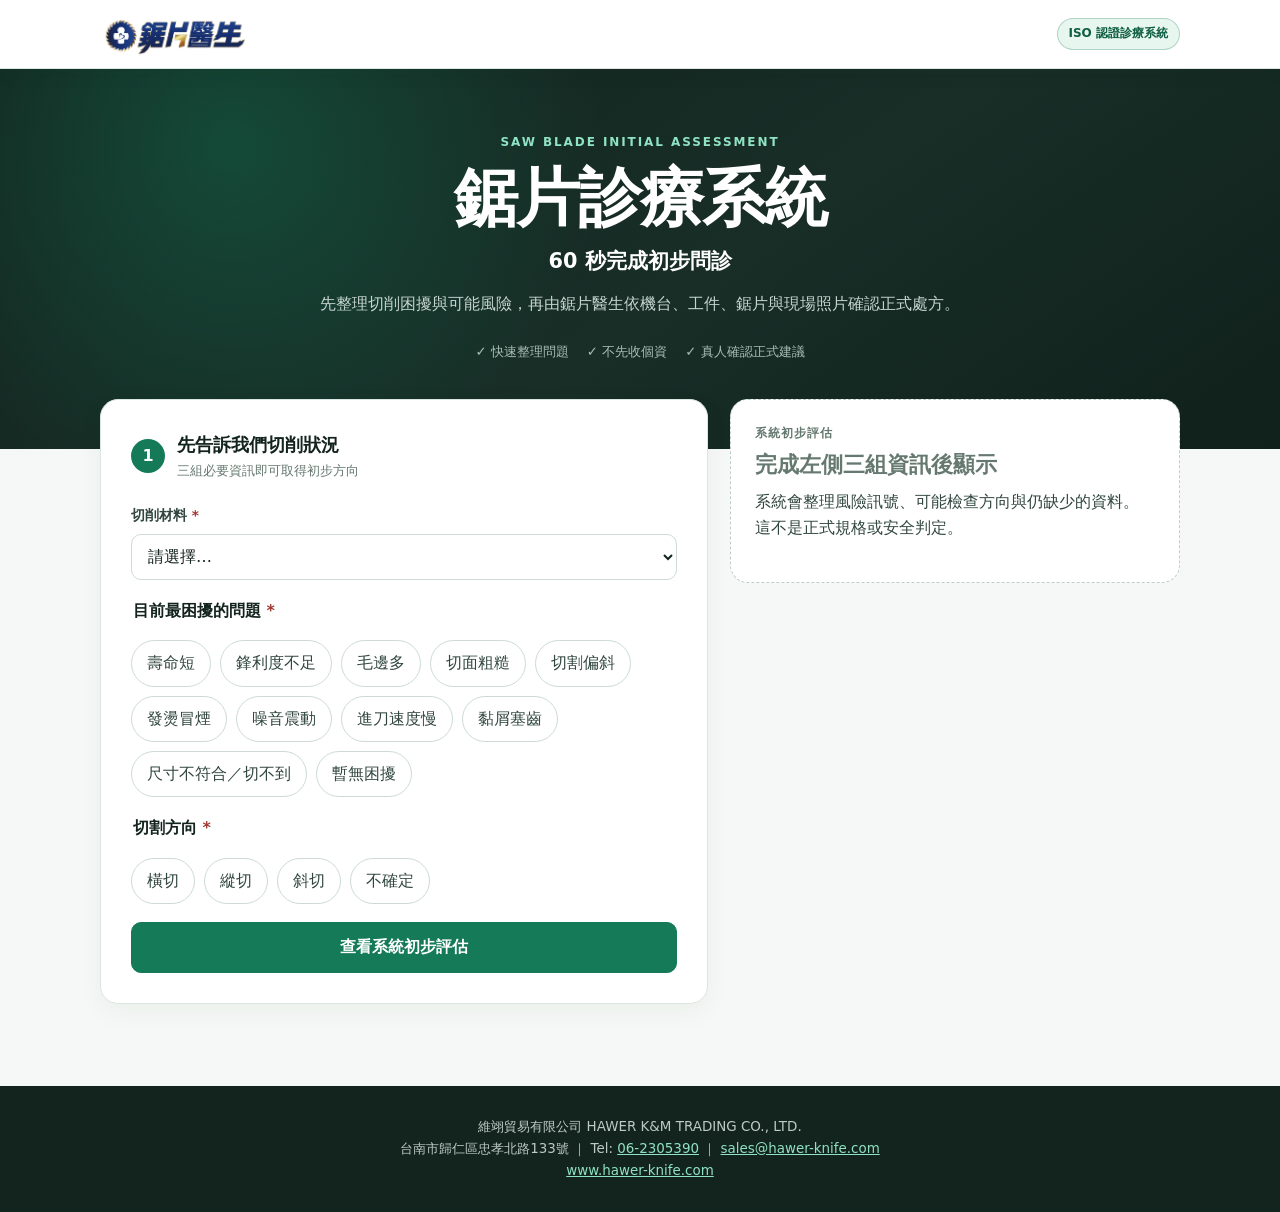
==== index.html @ 3a124e37 "fix: surface confirmed registration handoff" ====
<!DOCTYPE html>
<html lang="zh-Hant-TW">
<head>
  <meta charset="utf-8">
  <meta name="viewport" content="width=device-width, initial-scale=1">
  <meta name="description" content="鋸片醫生初步問診：先整理切削困擾與可能風險，再由 HAWER 鋸片醫生依機台、工件、鋸片與照片確認。">
  <meta name="theme-color" content="#13231e">
  <meta property="og:type" content="website">
  <meta property="og:locale" content="zh_TW">
  <meta property="og:title" content="鋸片醫生初步問診｜HAWER">
  <meta property="og:description" content="60 秒整理切削狀況，取得保守的初步評估與下一步檢查方向。">
  <link rel="canonical" href="https://wayne983.github.io/SawDoctor-Pro/">
  <title>鋸片醫生初步問診｜HAWER</title>
  <style>
    :root{color-scheme:light;--ink:#13231e;--ink-soft:#31463f;--muted:#667970;--line:#dce6e1;--surface:#fff;--canvas:#f5f8f6;--green:#147a58;--green-dark:#0e5e43;--green-soft:#e8f6f0;--lime:#8fe2c3;--amber:#8a5b08;--amber-soft:#fff7e6;--red:#a13a32;--red-soft:#fff0ee;--blue:#2e6283;--blue-soft:#edf6fb;--line-green:#06c755;--shadow:0 18px 48px rgba(19,35,30,.1);--radius:18px;--radius-sm:12px}
    *{box-sizing:border-box}html{scroll-behavior:smooth}body{margin:0;min-width:320px;background:var(--canvas);color:var(--ink);font-family:system-ui,-apple-system,BlinkMacSystemFont,"Segoe UI","Noto Sans TC",sans-serif;font-size:16px;line-height:1.65}button,input,select,textarea{font:inherit}button,select,input[type="checkbox"]{cursor:pointer}button{min-height:44px}a{color:inherit}[hidden]{display:none!important}:focus-visible{outline:3px solid rgba(20,122,88,.35);outline-offset:3px}
    .site-header{position:sticky;top:0;z-index:20;display:flex;align-items:center;justify-content:space-between;gap:16px;min-height:68px;padding:10px max(20px,calc((100vw - 1080px)/2));background:rgba(255,255,255,.97);border-bottom:1px solid var(--line);box-shadow:0 5px 18px rgba(19,35,30,.06);backdrop-filter:blur(14px)}.brand{display:inline-flex;align-items:center;text-decoration:none}.brand-logo{display:block;width:auto;max-width:min(220px,55vw);height:48px;object-fit:contain}.iso-badge{padding:5px 11px;border:1px solid rgba(20,122,88,.28);border-radius:999px;color:var(--green-dark);background:var(--green-soft);font-size:.75rem;font-weight:700}
    .hero{padding:64px 20px 86px;color:#fff;text-align:center;background:radial-gradient(circle at 18% 20%,rgba(20,122,88,.42),transparent 34%),linear-gradient(145deg,#13231e 0%,#182e27 55%,#10201b 100%)}.eyebrow{margin:0 0 10px;color:var(--lime);font-size:.75rem;font-weight:800;letter-spacing:.16em}.hero h1{max-width:760px;margin:0 auto 10px;font-size:clamp(2.1rem,6vw,4rem);line-height:1.12;letter-spacing:-.03em}.hero-subtitle{margin:0 auto 12px;color:#fff;font-size:clamp(1.05rem,2.5vw,1.3rem);font-weight:800}.hero-copy{max-width:650px;margin:0 auto;color:#c7d5d0}.trust-row{display:flex;flex-wrap:wrap;justify-content:center;gap:8px 18px;margin-top:24px;color:#a9bdb5;font-size:.83rem}
    .page-shell{width:min(1080px,calc(100% - 32px));margin:-50px auto 64px}.layout{display:grid;grid-template-columns:minmax(0,1.15fr) minmax(300px,.85fr);gap:22px;align-items:start}.card{margin-bottom:18px;padding:clamp(20px,4vw,30px);background:var(--surface);border:1px solid var(--line);border-radius:var(--radius);box-shadow:0 8px 28px rgba(19,35,30,.045)}.step-head{display:flex;align-items:center;gap:12px;margin-bottom:22px}.step-number{display:grid;place-items:center;width:34px;height:34px;flex:0 0 34px;border-radius:50%;background:var(--green);color:#fff;font-weight:900}.step-head h2,.step-head p{margin:0}.step-head h2{font-size:1.15rem}.step-head p{color:var(--muted);font-size:.82rem}fieldset{min-width:0;margin:0;padding:0;border:0}legend{margin-bottom:16px;font-weight:800}
    .field{margin-bottom:18px}.field-grid{display:grid;grid-template-columns:1fr 1fr;gap:14px}label,.field-label{display:block;margin-bottom:7px;color:var(--ink-soft);font-size:.86rem;font-weight:750}.required{color:var(--red)}input:not([type="checkbox"]),select,textarea{width:100%;min-height:46px;padding:10px 12px;color:var(--ink);background:#fff;border:1px solid #cddbd4;border-radius:10px}textarea{min-height:100px;resize:vertical}input[aria-invalid="true"],select[aria-invalid="true"]{border-color:var(--red)}.hint,.error-text{margin:5px 0 0;font-size:.76rem}.hint{color:var(--muted)}.error-text{color:var(--red);font-weight:700}
    .choice-grid{display:flex;flex-wrap:wrap;gap:9px}.choice{min-height:44px;padding:9px 15px;color:var(--ink-soft);background:#fff;border:1px solid #cddbd4;border-radius:999px}.choice:hover,.choice[aria-pressed="true"]{color:var(--green-dark);background:var(--green-soft);border-color:var(--green)}
    .primary-button,.secondary-button,.line-button{display:inline-flex;align-items:center;justify-content:center;gap:8px;padding:11px 18px;border-radius:10px;font-weight:850;text-decoration:none}.primary-button{width:100%;color:#fff;background:var(--green);border:1px solid var(--green)}.primary-button:hover{background:var(--green-dark)}.primary-button:disabled{cursor:wait;opacity:.68}.secondary-button{color:var(--green-dark);background:#fff;border:1px solid var(--green)}.line-button{color:#fff;background:var(--line-green);border:1px solid var(--line-green)}.assessment-registration-button{width:100%;margin-top:16px}
    .result-column{position:sticky;top:84px;min-width:0}.assessment-card{padding:24px;border-radius:var(--radius);box-shadow:var(--shadow)}.assessment-card[data-level="danger"]{background:var(--red-soft);border:1px solid #efbdb8}.assessment-card[data-level="warning"]{background:var(--amber-soft);border:1px solid #ead49f}.assessment-card[data-level="info"]{background:var(--blue-soft);border:1px solid #bfd9e8}.assessment-placeholder{color:var(--muted);background:#fff;border:1px dashed #bdcec6;box-shadow:none}.status-label{margin:0 0 6px;font-size:.75rem;font-weight:900;letter-spacing:.08em}.assessment-card h2,.recommendation-card h2{margin:0 0 10px;font-size:1.35rem;line-height:1.35}.assessment-summary{margin:0 0 16px;color:var(--ink-soft)}.result-block{margin-top:14px;padding:14px;background:rgba(255,255,255,.72);border-radius:10px}.result-block h3{margin:0 0 7px;font-size:.88rem}.result-block ul{margin:0;padding-left:1.25rem}.recommendation-card{margin-top:14px;padding:20px;background:var(--surface);border:1px solid var(--line);border-left:3px solid var(--green);border-radius:var(--radius-sm);box-shadow:0 8px 24px rgba(19,35,30,.045)}.recommendation-card>p:not(.status-label):not(.disclaimer){margin:0 0 14px;color:var(--ink-soft)}.disclaimer{margin:14px 0 0;color:var(--muted);font-size:.75rem}
    .advanced-card{border-top:4px solid var(--green)}.advanced-intro{margin:-8px 0 22px;color:var(--muted)}.privacy-box{display:grid;grid-template-columns:auto 1fr;gap:10px;padding:14px;background:var(--canvas);border:1px solid var(--line);border-radius:10px}.privacy-box input{width:20px;height:20px;margin-top:2px}.privacy-box label{margin:0;font-weight:650}.privacy-details{margin-top:5px;color:var(--muted);font-size:.75rem}.submit-status{margin-top:14px;padding:12px 14px;border-radius:10px;background:var(--canvas);color:var(--ink-soft)}
    .line-card{color:#fff;background:var(--ink);border-color:var(--ink)}.line-card h2{margin-top:0}.line-card p{color:#bdccc6}.line-actions{display:flex;flex-wrap:wrap;gap:10px}.message-preview{max-height:260px;margin:16px 0;padding:14px;overflow:auto;white-space:pre-wrap;color:#d8e2de;background:#0d1814;border:1px solid #2c4038;border-radius:10px;font:.78rem/1.65 ui-monospace,SFMono-Regular,Consolas,monospace}.qr-wrap{display:flex;align-items:center;gap:14px;margin-top:16px;color:#bdccc6;font-size:.8rem}.qr-wrap img{width:96px;height:96px;padding:5px;background:#fff;border-radius:8px}
    .page-footer{padding:30px 20px;color:#bccbc5;text-align:center;background:var(--ink);font-size:.84rem}.page-footer a{color:var(--lime)}
    @media(max-width:820px){.layout{display:flex;flex-direction:column}.intake-column{display:contents}.intake-column>.card:first-child{order:1}.result-column{position:static;order:2}.advanced-card{order:3}.line-card{order:4}.page-shell{margin-top:-42px}}@media(max-width:560px){.site-header{padding-inline:16px}.brand-logo{height:38px}.iso-badge{font-size:.68rem}.hero{padding:48px 18px 74px}.page-shell{width:min(100% - 20px,1080px)}.card{padding:19px 16px;border-radius:14px}.field-grid{grid-template-columns:1fr;gap:0}.line-actions>*{width:100%}.qr-wrap{align-items:flex-start}}@media(prefers-reduced-motion:reduce){html{scroll-behavior:auto}*,*::before,*::after{animation-duration:.01ms!important;transition-duration:.01ms!important}}
  </style>
</head>
<body>
  <header class="site-header">
    <a class="brand" href="https://www.hawer-knife.com/" target="_blank" rel="noopener" aria-label="鋸片醫生官方網站"><img class="brand-logo" src="[data-uri]" alt="鋸片醫生"></a>
    <span class="iso-badge">ISO 認證診療系統</span>
  </header>

  <section class="hero" aria-labelledby="page-title">
    <p class="eyebrow">SAW BLADE INITIAL ASSESSMENT</p>
    <h1 id="page-title">鋸片診療系統</h1>
    <p class="hero-subtitle" id="hero-subtitle">60 秒完成初步問診</p>
    <p class="hero-copy">先整理切削困擾與可能風險，再由鋸片醫生依機台、工件、鋸片與現場照片確認正式處方。</p>
    <div class="trust-row" aria-label="服務特色">
      <span>✓ 快速整理問題</span><span>✓ 不先收個資</span><span>✓ 真人確認正式建議</span>
    </div>
  </section>

  <main class="page-shell">
    <div class="layout">
      <div class="intake-column">
        <section class="card" aria-labelledby="quick-title">
          <div class="step-head"><span class="step-number">1</span><div><h2 id="quick-title">先告訴我們切削狀況</h2><p>三組必要資訊即可取得初步方向</p></div></div>
          <form id="quick-form" novalidate>
            <div class="field">
              <label for="material">切削材料 <span class="required" aria-hidden="true">*</span></label>
              <select id="material" name="material" required aria-describedby="material-error">
                <option value="">請選擇…</option>
                <option value="hardwood">實木（硬木）</option><option value="softwood">實木（軟木）</option><option value="board">木工板／夾板／MDF</option><option value="plastic">塑膠／壓克力</option><option value="aluminum">鋁合金／鋁擠型</option><option value="aluminum_billet">鋁胚／鋁鑄棒／鋁錠</option><option value="steel">鋼材／型鋼</option><option value="stainless">不鏽鋼</option><option value="gypsum">石膏磚／隔間板</option><option value="other">其他／不確定</option>
              </select>
              <p class="error-text" id="material-error" hidden></p>
            </div>
            <fieldset class="field">
              <legend id="issue-label">目前最困擾的問題 <span class="required" aria-hidden="true">*</span></legend>
              <div class="choice-grid" id="issue-options" role="group" aria-labelledby="issue-label">
                <button type="button" class="choice" data-issue="壽命短" aria-pressed="false">壽命短</button><button type="button" class="choice" data-issue="鋒利度不足" aria-pressed="false">鋒利度不足</button><button type="button" class="choice" data-issue="毛邊多" aria-pressed="false">毛邊多</button><button type="button" class="choice" data-issue="切面粗糙" aria-pressed="false">切面粗糙</button><button type="button" class="choice" data-issue="切割偏斜" aria-pressed="false">切割偏斜</button><button type="button" class="choice" data-issue="發燙冒煙" aria-pressed="false">發燙冒煙</button><button type="button" class="choice" data-issue="噪音震動" aria-pressed="false">噪音震動</button><button type="button" class="choice" data-issue="進刀速度慢" aria-pressed="false">進刀速度慢</button><button type="button" class="choice" data-issue="黏屑塞齒" aria-pressed="false">黏屑塞齒</button><button type="button" class="choice" data-issue="尺寸不符合／切不到" aria-pressed="false">尺寸不符合／切不到</button><button type="button" class="choice" data-issue="暫無困擾" aria-pressed="false">暫無困擾</button>
              </div>
              <p class="error-text" id="issue-error" hidden></p>
            </fieldset>
            <fieldset class="field">
              <legend id="cut-label">切割方向 <span class="required" aria-hidden="true">*</span></legend>
              <div class="choice-grid" id="cut-options" role="radiogroup" aria-labelledby="cut-label">
                <button type="button" class="choice" data-cut="橫切" role="radio" aria-checked="false" aria-pressed="false">橫切</button><button type="button" class="choice" data-cut="縱切" role="radio" aria-checked="false" aria-pressed="false">縱切</button><button type="button" class="choice" data-cut="斜切" role="radio" aria-checked="false" aria-pressed="false">斜切</button><button type="button" class="choice" data-cut="不確定" role="radio" aria-checked="false" aria-pressed="false">不確定</button>
              </div>
              <p class="error-text" id="cut-error" hidden></p>
            </fieldset>
            <button class="primary-button" type="submit">查看系統初步評估</button>
          </form>
        </section>

        <section class="card advanced-card" id="advanced-section" aria-labelledby="advanced-title" hidden>
          <div class="step-head"><span class="step-number">2</span><div><h2 id="advanced-title">補充資料，讓真人判讀更準</h2><p>初評完成後再填，不影響查看結果</p></div></div>
          <p class="advanced-intro"><strong>免費問診，不收掛號費。</strong>請留下姓名、公司名稱與電話，讓鋸片醫生先了解您的實際狀況。</p>
          <form id="advanced-form" novalidate>
            <div class="field-grid"><div class="field"><label for="name">姓名 <span class="required">*</span></label><input id="name" name="name" autocomplete="name" aria-describedby="name-error"><p class="error-text" id="name-error" hidden></p></div><div class="field"><label for="company">公司名稱</label><input id="company" name="company" autocomplete="organization"></div></div>
            <div class="field-grid"><div class="field"><label for="phone">聯絡電話 <span class="required">*</span></label><input id="phone" name="phone" type="tel" inputmode="tel" autocomplete="tel" aria-describedby="phone-error"><p class="error-text" id="phone-error" hidden></p></div><div class="field"><label for="machine-model">機台型號／廠商</label><input id="machine-model" name="machineModel"></div></div>
            <div class="field-grid"><div class="field"><label for="rpm">機台轉速（RPM）</label><input id="rpm" name="rpm" type="number" inputmode="numeric" min="1" max="20000" step="1" aria-describedby="rpm-error"><p class="error-text" id="rpm-error" hidden></p></div><div class="field"><label for="brand">目前鋸片品牌</label><input id="brand" name="brand"></div></div>
            <div class="field-grid"><div class="field"><label for="diameter">鋸片外徑（mm）</label><input id="diameter" name="diameter" type="number" inputmode="decimal" min="1" max="3000" step="0.1" aria-describedby="diameter-error"><p class="error-text" id="diameter-error" hidden></p></div><div class="field"><label for="kerf">切幅／齒厚（mm）</label><input id="kerf" name="kerf" type="number" inputmode="decimal" min="0.1" max="100" step="0.1" aria-describedby="kerf-error"><p class="error-text" id="kerf-error" hidden></p></div></div>
            <div class="field-grid"><div class="field"><label for="teeth">齒數</label><input id="teeth" name="teeth" type="number" inputmode="numeric" min="1" max="1000" step="1" aria-describedby="teeth-error"><p class="error-text" id="teeth-error" hidden></p></div><div class="field"><label for="thickness">工件厚度（mm）</label><input id="thickness" name="thickness" type="number" inputmode="decimal" min="0.1" max="10000" step="0.1" aria-describedby="thickness-error"><p class="error-text" id="thickness-error" hidden></p></div></div>
            <div class="field-grid"><div class="field"><label for="blade-type">鋸片類型</label><select id="blade-type" name="bladeType"><option value="">請選擇…</option><option value="tct">TCT 鎢鋼鋸片</option><option value="hss">HSS 高速鋼鋸片</option><option value="unknown">不確定</option></select></div><div class="field"><label for="cut-length">單次切割長度（mm）</label><input id="cut-length" name="cutLength" type="number" inputmode="decimal" min="0.1" max="100000" step="0.1" aria-describedby="cut-length-error"><p class="error-text" id="cut-length-error" hidden></p></div></div>
            <div class="field-grid"><div class="field"><label for="larger-blade-fit">機台是否可以安裝更大尺寸鋸片</label><select id="larger-blade-fit" name="largerBladeFit"><option value="">請選擇…</option><option value="yes">可以</option><option value="no">不可以</option><option value="unknown">不確定</option></select></div><div class="field"><label for="clearance-mm">鋸片外圍最小剩餘空間（mm）</label><input id="clearance-mm" name="clearanceMm" type="number" inputmode="decimal" min="0" max="3000" step="0.1" aria-describedby="clearance-mm-error"><p class="error-text" id="clearance-mm-error" hidden></p></div></div>
            <div class="field"><label for="frequency">使用頻率</label><select id="frequency" name="frequency"><option value="">請選擇…</option><option>偶爾使用</option><option>每天 1 小時以下</option><option>每天 1～4 小時</option><option>每天 4～8 小時</option><option>每天 8 小時以上</option></select></div>
            <div class="field"><label for="note">補充說明</label><textarea id="note" name="note" placeholder="例：問題何時開始、每次切多少、切面哪一側較嚴重…"></textarea></div>
            <div class="privacy-box"><input type="checkbox" id="privacy-consent" name="consent" required aria-describedby="privacy-consent-error"><div><label for="privacy-consent">我同意鋸片醫生使用以上資料處理本次問診。 <span class="required">*</span></label><p class="error-text" id="privacy-consent-error" hidden></p></div></div>
            <button class="primary-button" id="submit-inquiry" type="submit">送出問診資料</button>
            <div class="submit-status" id="submit-status" role="status" aria-live="polite" hidden></div>
          </form>
        </section>

        <section class="card line-card" id="line-actions" aria-labelledby="line-title" hidden>
          <h2 id="line-title">您已成功掛號</h2>
          <p class="registration-number-line">掛號號碼：<strong id="registration-number"></strong></p>
          <p>請複製掛號號碼並點選下方按鈕。請進到診間看診，鋸片醫生會親自為您診斷。</p>
          <div class="line-actions"><button type="button" class="secondary-button" id="copy-registration">複製掛號編號</button><a class="line-button" id="line-link" href="https://lin.ee/8NCwShS" target="_blank" rel="noopener">進入官方 LINE 診間看診</a></div>
          <div class="qr-wrap"><img id="line-qr" src="https://api.qrserver.com/v1/create-qr-code/?size=160x160&amp;data=https%3A%2F%2Flin.ee%2F8NCwShS" alt="鋸片醫生 LINE 官方帳號 QR Code" width="96" height="96"><div>官方 LINE：<strong>@drhawer</strong><br>請傳送掛號號碼，並補傳機台、工件、鋸片與切面照片。</div></div>
        </section>
      </div>

      <div class="result-column" id="result-column">
        <aside id="assessment-panel" class="assessment-card assessment-placeholder" aria-live="polite" aria-labelledby="assessment-title">
          <p class="status-label">系統初步評估</p><h2 id="assessment-title">完成左側三組資訊後顯示</h2><p class="assessment-summary">系統會整理風險訊號、可能檢查方向與仍缺少的資料。這不是正式規格或安全判定。</p>
        </aside>
        <section class="recommendation-card" id="recommendation-card" aria-labelledby="recommendation-title" hidden>
          <p class="status-label">可能適合的產品方向</p>
          <h2 id="recommendation-title"></h2>
          <p id="recommendation-reason"></p>
          <a class="secondary-button" id="recommendation-link" href="https://www.hawer-knife.com/Product.asp" target="_blank" rel="noopener">查看官網產品系列</a>
          <p class="disclaimer">非正式規格，實際選型仍由鋸片醫生確認。</p>
        </section>
      </div>
    </div>
  </main>

  <footer class="page-footer">維翊貿易有限公司 HAWER K&amp;M TRADING CO., LTD.<br>台南市歸仁區忠孝北路133號 ｜ Tel: <a href="tel:+88662305390">06-2305390</a> ｜ <a href="mailto:sales@hawer-knife.com">sales@hawer-knife.com</a><br><a href="https://www.hawer-knife.com/" target="_blank" rel="noopener">www.hawer-knife.com</a></footer>

  <script id="sawdoctor-core">
  (()=>{'use strict';
    const dangerIssues=new Set(['發燙冒煙','噪音震動']);
    const warningIssues=new Set(['黏屑塞齒','進刀速度慢','壽命短','鋒利度不足','毛邊多','切面粗糙','切割偏斜']);
    const woodPlasticMaterials=new Set(['hardwood','softwood','board','plastic']);
    const metalMaterials=new Set(['aluminum','aluminum_billet','steel','stainless']);
    const issueGuidance=Object.freeze({
      '壽命短':{causes:['鋸片磨耗、進刀條件或規格搭配可能影響使用壽命。'],improvements:['記錄鋸片使用時間，並檢查進刀速度、齒形與材料固定。']},
      '鋒利度不足':{causes:['刀尖磨耗、附著物或齒形與材料不匹配都可能增加切削阻力。'],improvements:['先清潔並檢查刀尖磨耗，再確認齒形與材料是否相符。']},
      '毛邊多':{causes:['鋸片鋒利度、齒數、材料固定或安裝偏擺可能造成毛邊。'],improvements:['檢查鋸片磨耗、材料固定、主軸偏擺與進刀穩定度。']},
      '切面粗糙':{causes:['齒形、鋒利度、進刀穩定或機台偏擺可能影響切面。'],improvements:['檢查鋸片磨耗與安裝偏擺，並確認進刀是否穩定。']},
      '切割偏斜':{causes:['工件固定、導引、主軸偏擺或鋸片剛性可能造成偏斜。'],improvements:['先停機檢查工件固定、導引、法蘭鎖固與鋸片偏擺。']},
      '發燙冒煙':{causes:['排屑不良、進刀條件、鋸片磨耗或摩擦異常可能造成過熱。'],improvements:['先停機，檢查排屑、鋸片磨耗、安裝偏擺與異常熱源。']},
      '噪音震動':{causes:['鋸片安裝、鎖固、主軸偏擺或鋸片損傷可能造成異常震動。'],improvements:['先停機檢查鋸片、法蘭、鎖固與主軸偏擺，確認安全後再加工。']},
      '進刀速度慢':{causes:['鋸片鋒利度、齒形、轉速或排屑條件可能增加切削阻力。'],improvements:['檢查鋸片磨耗、齒形、轉速條件與排屑是否順暢。']},
      '黏屑塞齒':{causes:['齒溝排屑空間、材料特性、轉速或進刀條件可能造成積屑。'],improvements:['清除積屑，並檢查齒溝空間、進刀速度、轉速與材料固定。']},
      '尺寸不符合／切不到':{causes:['可能與鋸片外徑、機台可安裝尺寸、護罩或周圍空間，以及實際切深不足有關。'],improvements:['先確認機台是否允許安裝更大外徑鋸片，並量測鋸片外圍至護罩或機台限制位置的最小剩餘空間。']}
    });
    function startingTeeth(thickness){const value=Number(thickness);if(!Number.isFinite(value)||value<1)return null;if(value<=5)return 120;if(value<=10)return 100;if(value<=20)return 80;return 60}
    function bladeTypeLabel(value){return({tct:'TCT 鎢鋼鋸片',hss:'HSS 高速鋼鋸片',unknown:'不確定'})[value]||'未提供'}
    const productFamilies=Object.freeze({
      hardwood:{title:'φ305～405 木工鋸片／塑料鋸片',reason:'依您選擇的木材切削條件，這個官網系列可作為初步了解方向。',url:'https://www.hawer-knife.com/ProductDetails.asp?produid=1'},
      softwood:{title:'φ305～405 木工鋸片／塑料鋸片',reason:'依您選擇的木材切削條件，這個官網系列可作為初步了解方向。',url:'https://www.hawer-knife.com/ProductDetails.asp?produid=1'},
      board:{title:'φ305～405 木工鋸片／塑料鋸片',reason:'此系列涵蓋板材與木工切削，可先查看產品方向。',url:'https://www.hawer-knife.com/ProductDetails.asp?produid=1'},
      plastic:{title:'φ305～405 木工鋸片／塑料鋸片',reason:'此系列涵蓋塑料與壓克力切削，可先查看產品方向。',url:'https://www.hawer-knife.com/ProductDetails.asp?produid=1'},
      aluminum:{title:'φ255～710 鋁合金用鋸片',reason:'依您選擇的鋁合金切削條件，這個官網系列可作為初步了解方向。',url:'https://www.hawer-knife.com/ProductDetails.asp?produid=19'},
      aluminum_billet:{title:'φ650～2200 工業級鋁棒／鋁胚鋸片',reason:'此系列對應鋁胚、鋁鑄棒與鋁錠等大外徑切削方向。',url:'https://www.hawer-knife.com/ProductDetails.asp?produid=187'},
      steel:{title:'φ250～450 高速鋼鋸片',reason:'依您選擇的鋼材切削條件，這個官網系列可作為初步了解方向。',url:'https://www.hawer-knife.com/ProductDetails.asp?produid=30'},
      stainless:{title:'φ250～450 高速鋼鋸片',reason:'依您選擇的不鏽鋼切削條件，這個官網系列可作為初步了解方向。',url:'https://www.hawer-knife.com/ProductDetails.asp?produid=30'},
      gypsum:{title:'φ500 石膏磚隔間工程專用鋸片',reason:'依您選擇的石膏磚／隔間板條件，可先查看這個專用系列。',url:'https://www.hawer-knife.com/ProductDetails.asp?produid=232'}
    });
    function normalizeSelection(values=[]){const unique=[...new Set(Array.isArray(values)?values:[])];return unique.some(value=>value!=='暫無困擾')?unique.filter(value=>value!=='暫無困擾'):unique}
    function classifyRisk(issues=[]){const normalized=normalizeSelection(issues);if(normalized.some(issue=>dangerIssues.has(issue)))return'danger';if(normalized.some(issue=>warningIssues.has(issue)))return'warning';return'info'}
    function calculateBladeSpeed(diameterMm,rpm){const diameter=Number(diameterMm),rotations=Number(rpm);if(!Number.isFinite(diameter)||!Number.isFinite(rotations)||diameter<=0||rotations<=0)return null;return Number((Math.PI*diameter*rotations/60000).toFixed(2))}
    function validatePositiveNumber(errors,data,field,label,min,max,errorField=field){const raw=data[field];if(raw===''||raw===null||raw===undefined)return;const value=Number(raw);if(!Number.isFinite(value)||value<min||value>max)errors.push({field:errorField,message:`${label}請輸入 ${min} 至 ${max} 之間的數值。`})}
    function validateAdvanced(data={}){const errors=[],name=String(data.name??'').trim(),phone=String(data.phone??'').trim();if(!name)errors.push({field:'name',message:'請填寫姓名。'});else if(name.length<2)errors.push({field:'name',message:'姓名至少需要 2 個字元。'});if(!phone)errors.push({field:'phone',message:'請填寫聯絡電話。'});else{const digitCount=(phone.match(/\d/g)??[]).length;if(!/^[\d+\s()#-]+$/.test(phone)||digitCount<8||digitCount>15)errors.push({field:'phone',message:'電話請輸入 8 至 15 位數字，可使用 +、空格、-、括號或 #。'})}validatePositiveNumber(errors,data,'rpm','機台轉速',1,20000);validatePositiveNumber(errors,data,'diameter','鋸片外徑',1,3000);validatePositiveNumber(errors,data,'kerf','切幅',.1,100);validatePositiveNumber(errors,data,'teeth','齒數',1,1000);validatePositiveNumber(errors,data,'thickness','工件厚度',.1,10000);validatePositiveNumber(errors,data,'cutLength','單次切割長度',.1,100000,'cut-length');validatePositiveNumber(errors,data,'clearanceMm','鋸片外圍最小剩餘空間',0,3000,'clearance-mm');if(!data.consent)errors.push({field:'privacy-consent',message:'請先閱讀並同意個資使用說明。'});return errors}
    const diagnosisKnowledge=Object.freeze({
      materials:{
        hardwood:['木材容易因含水率、纖維方向與送料速度造成毛邊、燒焦或切面拉扯。','先確認橫切或縱切；縱切更容易受齒型、排屑與進給影響。'],
        softwood:['軟木容易因纖維被拉扯、鋸片鈍化或進給不穩產生毛邊。','若出現燒焦，優先檢查鋸片鋒利度、排屑與送料速度。'],
        board:['板材常見問題包含表面崩邊、毛邊與切面粗糙。','需確認是否有貼面、MDF、夾板或多層材料，因為齒型需求不同。'],
        plastic:['塑膠與壓克力常見熔邊、白化、崩邊與沾黏。','需確認材質是 PVC、PP、PE、ABS、PMMA 或 PC，並檢查冷卻與排屑。'],
        aluminum:['鋁合金常見沾黏、毛邊、切面霧化與壽命縮短。','優先確認材質牌號、型材厚薄、切削油方向與鋸片齒型。'],
        aluminum_billet:['鋁胚與鋁鑄棒切削負載大，需特別注意線速度、齒數、排屑與鋸片張力。','若切面偏斜或震動，需同步檢查主軸、法蘭與工件支撐。'],
        steel:['鋼材切削容易受材料硬度、鋸片材質、RPM、Feed 與冷卻影響。','切割偏斜時，應同時檢查鋸片剛性、齒型齒數、夾持與主軸端跳。'],
        stainless:['不鏽鋼加工硬化明顯，若進給過慢或冷卻不足，容易發熱、磨耗與切不動。','需確認材質系列、厚度、冷卻液與鋸片是否為適用不鏽鋼的規格。'],
        gypsum:['石膏磚與建材粉塵多，重點在排屑、集塵、齒型耐磨與安全防護。','若有震動或崩裂，需確認工件支撐與一次切割數量。'],
        other:['材料不確定時不適合直接判斷鋸片規格。','請先補材料完整名稱、硬度或照片，再進入正式診斷。']
      },
      issues:{
        '切割偏斜':['鋸片剛性、板厚或切幅不足，切削時可能被材料側向力帶偏。','齒型、齒數或前角與目前材料/切割方向不匹配，造成單側吃刀。','工件夾持、送料方向、主軸端跳或法蘭清潔度不足，可能讓切線逐步偏移。'],
        '切面粗糙':['齒尖磨鈍、齒數不合或進給不穩，會讓切面出現拉痕與粗糙紋。','材料若有振動或夾持不足，切面會像被敲打而不是穩定切削。','RPM 與 Feed 搭配不當時，可能造成每齒切削量過大或過小。'],
        '毛邊多':['齒型、齒數、鋸片鋒利度與材料支撐是毛邊優先檢查項。','出刀端毛邊常與工件支撐、夾持與出刀方向有關。','塑膠或鋁材毛邊需同步確認沾黏、冷卻與排屑。'],
        '黏屑塞齒':['沾黏與塞屑通常與材料特性、排屑空間、切削油位置與齒溝容量有關。','鋁材、塑膠與軟質材料需特別確認是否有積屑瘤或熔融沾刀。','清潔鋸片後若短時間再發生，需回頭檢查齒型與切削參數。'],
        '噪音震動':['噪音或震動可能來自鋸片張力、主軸端跳、法蘭不平、軸承磨損或工件夾持不足。','若震動突然變大，請先停機檢查裂紋、缺齒與鎖固狀態。','不要只用降低速度處理震動，需先確認機台與鋸片本體安全。'],
        '發燙冒煙':['發燙冒煙屬高風險訊號，可能是鋸片鈍化、冷卻不足、Feed/RPM 不匹配或材料夾鋸。','若持續加工可能造成鋸片變形、裂紋或工件燒傷，應先停機。','需檢查鋸片齒尖、切削油、排屑、主軸負載與材料固定。'],
        '壽命短':['壽命短需分辨是齒尖正常磨耗、崩齒、沾黏磨耗或回磨品質問題。','常見原因包含鋸片材質不適合、RPM/Feed 不合、冷卻不足或材料硬度變動。','需提供使用時間、切割數量、磨耗照片與是否回磨過。'],
        '鋒利度不足':['若新鋸片也覺得不利，需優先確認材料、轉速、進給與齒型是否匹配。','若使用一段時間後變鈍，需觀察齒尖磨耗、沾黏、崩角與回磨品質。','不要只以手感判斷鋒利度，需搭配切面、聲音與負載變化。'],
        '進刀速度慢':['進刀慢可能是鋸片鈍化、齒數過多、每齒進給太小、材料硬度高或冷卻不足。','若機台負載升高或有焦痕，需先排除摩擦發熱與排屑不良。','需確認實際 Feed、RPM、切深與一次切割數量。']
      }
    });
    function collectKnowledge(input={},issues=[]){
      const materialNotes=diagnosisKnowledge.materials[input.material]??diagnosisKnowledge.materials.other,possibleCauses=[],followUpQuestions=[];
      if(!input.diameter)followUpQuestions.push('鋸片外徑');
      if(!input.kerf)followUpQuestions.push('鋸片板厚／切幅');
      if(!input.teeth)followUpQuestions.push('鋸片齒數與齒型');
      if(!String(input.brand??'').trim())followUpQuestions.push('目前鋸片品牌');
      if(!input.rpm)followUpQuestions.push('機台 RPM');
      if(!input.thickness)followUpQuestions.push('工件尺寸或厚度／直徑');
      if(!input.cutLength)followUpQuestions.push('單次切割長度或一次切割數量');
      if(issues.includes('尺寸不符合／切不到')){
        if(!input.largerBladeFit)followUpQuestions.push('機台是否可以安裝更大尺寸鋸片');
        if(input.clearanceMm===''||input.clearanceMm===null||input.clearanceMm===undefined)followUpQuestions.push('鋸片外圍最小剩餘空間（mm）');
      }
      followUpQuestions.push('實際 Feed 或進給方式','工件夾持方式','冷卻、潤滑與排屑方式','問題發生在入刀、中段或出刀，是否突然發生或逐漸惡化');
      issues.forEach(issue=>(diagnosisKnowledge.issues[issue]??[]).forEach(item=>possibleCauses.push(item)));
      if(input.cutDirection==='縱切')possibleCauses.push('縱切時鋸片承受較長距離導向，若鋸片剛性、夾持或進給方向不足，較容易累積偏移。');
      if(input.material==='steel'||input.material==='stainless')followUpQuestions.push('鋼材牌號、熱處理／硬度，以及是否有加工硬化或材料變形');
      if(input.material==='plastic')followUpQuestions.push('塑膠完整材質，例如 PVC、PP、PE、ABS、PMMA 或 PC');
      if(input.material==='aluminum'||input.material==='aluminum_billet')followUpQuestions.push('鋁合金牌號、型材形狀、切削油種類與噴油位置');
      return{knowledgeNotes:[...new Set(materialNotes)],possibleCauses:[...new Set(possibleCauses)].slice(0,4),followUpQuestions:[...new Set(followUpQuestions)].slice(0,10)}
    }
    function isPhi355TctMetal(input={}){
      return metalMaterials.has(input.material)&&input.bladeType==='tct'&&Math.abs(Number(input.diameter)-355)<.01
    }
    function namesGrinder(input={}){
      return /砂輪(?:切斷)?機|角磨機|angle\s*grinder|abrasive\s*chop\s*saw/i.test(`${input.machineModel??''} ${input.note??''}`)
    }
    function buildAssessment(input={}){
      const issues=normalizeSelection(input.issues),missing=[],toothReference=[],causes=[],improvements=[],manualReview=[],safetyWarnings=[];
      let level=classifyRisk(issues),requiresHumanReview=false;
      const knowledge=collectKnowledge(input,issues),actualIssues=issues.filter(issue=>issue!=='暫無困擾'),hasThickness=input.thickness!==''&&input.thickness!==null&&input.thickness!==undefined,thickness=Number(input.thickness),teeth=startingTeeth(input.thickness),cutLength=Number(input.cutLength);
      if(!input.bladeType||input.bladeType==='unknown')missing.push('鋸片類型');
      missing.push('機台、工件、鋸片與切面照片');
      if(issues.includes('尺寸不符合／切不到')&&(input.largerBladeFit==='no'||input.largerBladeFit==='unknown'))missing.push('鋸片、主軸、護罩及周圍空間照片');
      const rpm=Number(input.rpm),isMetalTct=metalMaterials.has(input.material)&&input.bladeType==='tct';
      if(isMetalTct)safetyWarnings.push('金屬切斷使用 TCT 齒狀鋸片時，不得安裝在高速砂輪切斷機或角磨機上。');
      if(isPhi355TctMetal(input)&&Number.isFinite(rpm)&&rpm>1800){
        level='danger';requiresHumanReview=true;
        safetyWarnings.push('請立即停機：φ355 TCT 金屬切斷機轉速不得高於 1800 RPM，請勿繼續加工。');
      }else if(isPhi355TctMetal(input)&&Number.isFinite(rpm)&&rpm>0&&rpm<1300){
        requiresHumanReview=true;
        safetyWarnings.push('目前轉速低於 1300 RPM；φ355 TCT 金屬切斷機適用範圍為 1300～1800 RPM，請由鋸片醫生確認機型、鋸片規格與進給條件。');
      }
      if(input.bladeType==='tct'&&namesGrinder(input)){
        level='danger';requiresHumanReview=true;
        safetyWarnings.push('請立即停機：高速砂輪切斷機或角磨機不得安裝 TCT 齒狀鋸片，可能造成反彈、失控、鎢鋼斷齒飛散與嚴重傷害。');
      }
      actualIssues.forEach(issue=>{const guidance=issueGuidance[issue];if(guidance){causes.push(...guidance.causes);improvements.push(...guidance.improvements)}});
      causes.push(...knowledge.possibleCauses);
      if(!actualIssues.length)causes.push('目前未提供明確異常現象，暫不推定故障原因。');
      if(input.rpm&&!input.diameter)improvements.push('已收到轉速，但需搭配鋸片外徑才能判斷線速度。');
      if(input.rpm&&input.diameter){const speed=calculateBladeSpeed(input.diameter,input.rpm);if(speed!==null)improvements.push(`依目前資料計算線速度約 ${speed} m/s；是否適合仍需配合材料、齒形與進刀條件確認。`)}
      if(Number.isFinite(cutLength)&&cutLength>=1000){improvements.push('單次切割長度達 1000 mm 以上，需確認轉速、鋸片外徑、排屑、散熱與連續加工時間。');manualReview.push('長料切割的轉速、排屑與散熱條件需由鋸片醫生確認。')}
      const isDanger=level==='danger',isMetal=metalMaterials.has(input.material),isHss=input.bladeType==='hss',isRip=input.cutDirection==='縱切',isCrosscut=input.cutDirection==='橫切',hasAbnormalIssue=actualIssues.length>0;
      requiresHumanReview=requiresHumanReview||isDanger||isMetal||isHss||isRip||!isCrosscut||input.material==='other'||!input.rpm||!input.diameter;
      if(isDanger){toothReference.push('目前有安全警訊，請先停機檢查，不提供固定齒數。');manualReview.push('確認鋸片、安裝、鎖固與現場安全後，再由鋸片醫生判讀。')}
      else if(isMetal||isHss){toothReference.push('金屬材料或 HSS 高速鋼鋸片需另行評估，不提供固定齒數。');manualReview.push('請提供材料牌號、鋸片類型、外徑、轉速與切割條件，由鋸片醫生確認。')}
      else if(isRip){toothReference.push('縱切需依切割長度、轉速、鋸片外徑與排屑條件判斷，不套用固定齒數級距。');manualReview.push('縱切以人工判斷為主，請補充切割長度、轉速、鋸片外徑與排屑狀況。')}
      else if(!isCrosscut){toothReference.push('目前切割方向不適用固定齒數級距。');manualReview.push('請由鋸片醫生依實際切割方向與機台條件確認。')}
      else if(hasAbnormalIssue){toothReference.push('目前已有切削異常，通用齒數級距不作為固定選型。');manualReview.push('需配合轉速、鋸片外徑、現用齒數與異常發生狀況人工確認。')}
      else if(!teeth){toothReference.push(hasThickness&&Number.isFinite(thickness)&&thickness<1?'工件厚度低於 1 mm，不提供固定齒數。':'需先補充有效工件厚度，才能提供通用起始齒數參考。');manualReview.push('請補充工件厚度與實際加工條件。')}
      else if(woodPlasticMaterials.has(input.material)){toothReference.push(`依 ${input.thickness} mm 工件厚度，可先以 ${teeth}T 作為通用起始參考。`)}
      else if(input.material==='other'){toothReference.push(`若確認為非金屬材料，依厚度可先參考 ${teeth}T 級距；其他非金屬材料僅供參考。`);manualReview.push('請補充實際材料名稱與特性，由鋸片醫生確認。')}
      else{toothReference.push('此材料不套用木材與塑膠的通用齒數級距。');manualReview.push('請由鋸片醫生依材料、鋸片與機台條件確認。')}
      if((!input.bladeType||input.bladeType==='unknown')&&!isMetal){manualReview.push('鋸片類型尚未確認，齒數方向僅供參考。')}
      if(!input.rpm||!input.diameter)manualReview.push('仍需轉速與鋸片外徑才能確認線速度及齒數是否需要調整。');
      if(!manualReview.length)manualReview.push('以上為通用起始參考，正式選型仍由鋸片醫生依現場條件確認。');
      const copy={
        danger:{title:'請先停機檢查，再進一步問診',summary:'發現可能涉及安全或設備狀態的警訊，請勿只依網頁結果繼續加工。'},
        warning:{title:'已完成鋸片醫生初步問診',summary:'依材料與症狀比對，目前較像鋸片規格/磨耗、機台夾持、切削參數或冷卻排屑其中幾項共同造成，還不能用單一症狀直接確診。'},
        info:{title:'已完成鋸片醫生初步問診',summary:'已依目前提供的材料、問題與加工資料整理初步方向。'}
      }[level];
      const unique=list=>[...new Set(list)];
      const result={level,...copy,requiresHumanReview,safetyWarnings:unique(safetyWarnings),knowledgeNotes:unique(knowledge.knowledgeNotes),possibleCauses:unique(knowledge.possibleCauses),followUpQuestions:unique(knowledge.followUpQuestions),toothReference:unique(toothReference),causes:unique(causes),improvements:unique(improvements),missing:unique(missing),manualReview:unique(manualReview),disclaimer:'本結果依鋸片醫生知識庫做初步整理，不直接確診、不保證更換單一規格一定改善；正式判斷仍需真人技師確認。'};
      result.checks=result.improvements.length?result.improvements:result.manualReview;
      return result;
    }
    function buildLineMessage(input={},assessment=buildAssessment(input)){
      const issues=normalizeSelection(input.issues),spec=[input.diameter&&`外徑 ${input.diameter}mm`,input.kerf&&`切幅 ${input.kerf}mm`,input.teeth&&`${input.teeth} 齒`].filter(Boolean).join('／');
      const causes=(assessment.causes??assessment.possibleCauses??[]).map((item,index)=>`${index+1}. ${item}`).join('\n')||'待補充資料後判斷';
      const questions=(assessment.followUpQuestions??[]).map((item,index)=>`${index+1}. ${item}`).join('\n')||'待鋸片醫生補問';
      const safety=(assessment.safetyWarnings??[]).map((item,index)=>`${index+1}. ${item}`).join('\n')||'無';
      const lines=['【鋸片醫生初步問診】',`姓名：${String(input.name??'').trim()||'未提供'}`,`公司：${String(input.company??'').trim()||'未提供'}`,`電話：${String(input.phone??'').trim()||'未提供'}`,`切削材料：${String(input.materialLabel??input.material??'').trim()||'未提供'}`,`主要困擾：${issues.join('、')||'未提供'}`,`切割方向：${String(input.cutDirection??'').trim()||'未提供'}`,`機台型號：${String(input.machineModel??'').trim()||'未提供'}`,`機台轉速：${input.rpm?`${input.rpm} RPM`:'未提供'}`,`鋸片規格：${spec||'未提供'}`,`目前品牌：${String(input.brand??'').trim()||'未提供'}`,`鋸片類型：${bladeTypeLabel(input.bladeType)}`,`工件厚度：${input.thickness?`${input.thickness}mm`:'未提供'}`,`單次切割長度：${input.cutLength?`${input.cutLength}mm`:'未提供'}`,`使用頻率：${String(input.frequency??'').trim()||'未提供'}`,`補充說明：${String(input.note??'').trim()||'未提供'}`,`初步評估：${assessment.title}`,'安全警示：',safety,'可能原因：',causes,'建議補問：',questions,'請鋸片醫生依實際條件進一步確認。','我會補傳機台、工件、鋸片與切面照片。'];
      return lines.join('\n');
    }
    function validateQuick(data={}){
      const errors=[];
      if(!String(data.material??'').trim())errors.push({field:'material',message:'請選擇切削材料。'});
      if(!normalizeSelection(data.issues).length)errors.push({field:'issues',message:'請至少選擇一項使用狀況。'});
      if(!String(data.cutDirection??'').trim())errors.push({field:'cutDirection',message:'請選擇切割方向；不確定也可以。'});
      return errors;
    }
    function submissionStatus(result={}){
      if(result.acknowledged)return'問診資料已記錄，請前往 LINE 補傳照片。';
      if(result.sent)return'問診資料已送出；請在 LINE 中貼上摘要並確認收件。';
      return'目前無法送出問診資料，請重新送出。';
    }
    function makeLineUrl(message=''){
      return'https://lin.ee/8NCwShS';
    }
    function getProductRecommendation(input={}){if(classifyRisk(input.issues)==='danger')return null;if(input.material==='other'||input.cutDirection==='不確定')return null;const recommendation=productFamilies[input.material];return recommendation?Object.freeze({...recommendation}):null}
    function canUnlockLine(result={}){return result.sent===true||result.acknowledged===true}
    globalThis.SawDoctorCore=Object.freeze({normalizeSelection,classifyRisk,calculateBladeSpeed,validateAdvanced,buildAssessment,buildLineMessage,validateQuick,submissionStatus,makeLineUrl,getProductRecommendation,canUnlockLine});
  })();
  </script>

  <script id="sawdoctor-app">
  (()=>{'use strict';
    const APP_CONFIG={registrationUrl:'https://script.google.com/macros/s/AKfycbybkaqAC8lJ7-UZ5ECx_l4suzysJViU347y9yenxvfUx7HoCIJ1ln86gQ-V_N90qpM/exec',lineId:'@drhawer'};
    const core=globalThis.SawDoctorCore;const $=id=>document.getElementById(id),OFFICIAL_LINE_URL='https://lin.ee/8NCwShS';let quickState=null,lastRegistrationNumber='',quickRevision=0;
    const issueButtons=[...document.querySelectorAll('[data-issue]')],cutButtons=[...document.querySelectorAll('[data-cut]')];
    function selected(buttons,key){return buttons.filter(button=>button.getAttribute(key)==='true').map(button=>button.dataset.issue??button.dataset.cut)}
    function setPressed(button,value){button.setAttribute('aria-pressed',String(value));if(button.hasAttribute('aria-checked'))button.setAttribute('aria-checked',String(value))}
    function invalidateQuickState(){quickRevision+=1;quickState=null;lastRegistrationNumber='';renderAssessmentPlaceholder();renderRecommendation(null);$('line-actions').hidden=true;$('registration-number').textContent='';$('line-link').href=OFFICIAL_LINE_URL;const status=$('submit-status');status.textContent='';status.hidden=true}
    issueButtons.forEach(button=>button.addEventListener('click',()=>{const willSelect=button.getAttribute('aria-pressed')!=='true';if(button.dataset.issue==='暫無困擾'&&willSelect)issueButtons.forEach(other=>setPressed(other,false));if(button.dataset.issue!=='暫無困擾'&&willSelect){const noIssue=issueButtons.find(other=>other.dataset.issue==='暫無困擾');if(noIssue)setPressed(noIssue,false)}setPressed(button,willSelect);invalidateQuickState();$('issue-error').hidden=true}));
    cutButtons.forEach(button=>button.addEventListener('click',()=>{cutButtons.forEach(other=>setPressed(other,other===button));invalidateQuickState();$('cut-error').hidden=true}));
    $('material').addEventListener('change',()=>{invalidateQuickState();$('material').setAttribute('aria-invalid','false');$('material-error').hidden=true});
    function showError(id,message){const field=$(id),error=$(`${id}-error`);if(field)field.setAttribute('aria-invalid','true');if(error){error.textContent=message;error.hidden=false}}
    function validateQuick(){const errors=core.validateQuick(collectQuickInput());let first=null;errors.forEach(error=>{if(error.field==='issues'){$('issue-error').textContent=error.message;$('issue-error').hidden=false;first??=issueButtons[0]}else if(error.field==='cutDirection'){$('cut-error').textContent=error.message;$('cut-error').hidden=false;first??=cutButtons[0]}else{showError(error.field,error.message);first??=$(error.field)}});first?.focus();return errors.length===0}
    function collectQuickInput(){const material=$('material'),option=material.options[material.selectedIndex];return{material:material.value,materialLabel:option?.textContent??'',issues:core.normalizeSelection(selected(issueButtons,'aria-pressed')),cutDirection:selected(cutButtons,'aria-checked')[0]??''}}
    function appendList(container,title,items){if(!Array.isArray(items)||!items.length)return;const box=document.createElement('div');box.className='result-block';const heading=document.createElement('h3');heading.textContent=title;const list=document.createElement('ul');items.forEach(item=>{const li=document.createElement('li');li.textContent=item;list.appendChild(li)});box.append(heading,list);container.appendChild(box)}
    function renderAssessmentPlaceholder(){const panel=$('assessment-panel');panel.className='assessment-card assessment-placeholder';delete panel.dataset.level;const label=document.createElement('p');label.className='status-label';label.textContent='系統初步評估';const title=document.createElement('h2');title.id='assessment-title';title.textContent='完成左側三組資訊後顯示';const summary=document.createElement('p');summary.className='assessment-summary';summary.textContent='系統會整理風險訊號、可能檢查方向與仍缺少的資料。這不是正式規格或安全判定。';panel.replaceChildren(label,title,summary)}
    function renderAssessment(result){
      const panel=$('assessment-panel');panel.className='assessment-card';panel.dataset.level=result.level;panel.replaceChildren();
      const label=document.createElement('p');label.className='status-label';label.textContent=result.level==='danger'?'鋸片醫生停機初診':result.level==='warning'?'鋸片醫生初步鑑別':'鋸片醫生初步問診';
      const title=document.createElement('h2');title.id='assessment-title';title.textContent=result.title;panel.append(label,title);
      appendList(panel,'安全警示',result.safetyWarnings);
      appendList(panel,'初步判讀',[result.summary]);
      appendList(panel,'材料判讀',result.knowledgeNotes);
      appendList(panel,'齒數參考',result.toothReference);
      appendList(panel,'可能原因',result.causes?.length?result.causes:result.possibleCauses);
      appendList(panel,'建議改善',result.improvements);
      appendList(panel,'鋸片醫生希望您能提供',result.followUpQuestions);
      appendList(panel,'請追加補充',result.missing);
      appendList(panel,'人工確認提示',result.manualReview);
      appendList(panel,'安全聲明',[result.disclaimer]);
      if(result.requiresHumanReview){
        const registrationButton=document.createElement('a');
        registrationButton.className='secondary-button assessment-registration-button';
        registrationButton.href='#advanced-section';
        registrationButton.textContent='補充資料並完成掛號';
        panel.appendChild(registrationButton);
      }
    }
    function renderRecommendation(recommendation){const card=$('recommendation-card');if(!recommendation){card.hidden=true;return}$('recommendation-title').textContent=recommendation.title;$('recommendation-reason').textContent=recommendation.reason;$('recommendation-link').href=recommendation.url;card.hidden=false}
    $('quick-form').addEventListener('submit',event=>{event.preventDefault();if(!validateQuick())return;quickState=collectQuickInput();renderAssessment(core.buildAssessment(quickState));renderRecommendation(core.getProductRecommendation(quickState));$('advanced-section').hidden=false;if(!matchMedia('(prefers-reduced-motion: reduce)').matches)$('assessment-panel').scrollIntoView({behavior:'smooth',block:'start'})});
    function collectAdvancedInput(){return{name:$('name').value.trim(),company:$('company').value.trim(),phone:$('phone').value.trim(),machineModel:$('machine-model').value.trim(),rpm:$('rpm').value,brand:$('brand').value.trim(),diameter:$('diameter').value,kerf:$('kerf').value,teeth:$('teeth').value,thickness:$('thickness').value,bladeType:$('blade-type').value,cutLength:$('cut-length').value,largerBladeFit:$('larger-blade-fit').value,clearanceMm:$('clearance-mm').value,frequency:$('frequency').value,note:$('note').value.trim(),consent:$('privacy-consent').checked}}
    function clearErrors(){document.querySelectorAll('[aria-invalid="true"]').forEach(el=>el.setAttribute('aria-invalid','false'));document.querySelectorAll('.error-text').forEach(el=>{el.textContent='';el.hidden=true})}
    function renderAdvancedErrors(errors){clearErrors();let first=null;errors.forEach(error=>{showError(error.field,error.message);first??=$(error.field)});first?.focus()}
    function setSubmissionState(message){const status=$('submit-status');status.textContent=message;status.hidden=false}
    function createRequestId(){return globalThis.crypto?.randomUUID?globalThis.crypto.randomUUID():`${Date.now()}-${Math.random().toString(16).slice(2)}`}
    function isTrustedRegistrationOrigin(origin){try{const url=new URL(origin);return url.protocol==='https:'&&(url.hostname==='script.google.com'||url.hostname.endsWith('.googleusercontent.com'))}catch{return false}}
    function submitInquiry(payload,requestId){return new Promise((resolve,reject)=>{const submissionFrame=document.createElement('iframe'),form=document.createElement('form'),field=document.createElement('input');submissionFrame.name=`sawdoctor-submit-${requestId}`;submissionFrame.hidden=true;form.method='POST';form.action=APP_CONFIG.registrationUrl;form.target=submissionFrame.name;form.hidden=true;field.type='hidden';field.name='payload';field.value=JSON.stringify({...payload,requestId});form.appendChild(field);const timer=setTimeout(()=>finish(new Error('timeout')),20000);function onMessage(event){if(!isTrustedRegistrationOrigin(event.origin))return;if(!event.data||event.data.requestId!==requestId)return;finish(null,event.data)}function finish(error,result){clearTimeout(timer);window.removeEventListener('message',onMessage);form.remove();submissionFrame.remove();error?reject(error):resolve(result)}window.addEventListener('message',onMessage);document.body.append(submissionFrame,form);form.submit()})}
    function renderRegistrationSuccess(result){lastRegistrationNumber=result.registrationNumber;$('registration-number').textContent=lastRegistrationNumber;$('line-link').href=OFFICIAL_LINE_URL;$('line-actions').hidden=false;setSubmissionState(`您已成功掛號，號碼是 ${lastRegistrationNumber}。`);if(!matchMedia('(prefers-reduced-motion: reduce)').matches)$('line-actions').scrollIntoView({behavior:'smooth',block:'start'})}
    function renderRegistrationFailure(){lastRegistrationNumber='';$('registration-number').textContent='';$('line-actions').hidden=true;setSubmissionState('掛號尚未完成，資料未確認寄出，請重新送出或前往官方 LINE 聯絡鋸片醫生。')}
    $('advanced-form').addEventListener('submit',async event=>{event.preventDefault();$('line-actions').hidden=true;if(!quickState){setSubmissionState('請先完成系統初步評估。');return}const advanced=collectAdvancedInput(),errors=core.validateAdvanced(advanced);if(errors.length){renderAdvancedErrors(errors);return}clearErrors();const input={...quickState,...advanced},assessment=core.buildAssessment(input);renderAssessment(assessment);if(assessment.level==='danger')renderRecommendation(null);const payload={...input,issues:input.issues,assessment:{level:assessment.level,title:assessment.title,safetyWarnings:assessment.safetyWarnings,causes:assessment.causes,possibleCauses:assessment.possibleCauses,followUpQuestions:assessment.followUpQuestions},submittedAt:new Date().toISOString()},button=$('submit-inquiry'),requestId=createRequestId();button.disabled=true;setSubmissionState('正在建立掛號並寄送初診單…');let result;try{result=await submitInquiry(payload,requestId)}catch(error){renderRegistrationFailure();return}finally{button.disabled=false}if(result.ok===true&&result.registrationNumber)renderRegistrationSuccess(result);else renderRegistrationFailure()});
    $('copy-registration').addEventListener('click',async()=>{if(!lastRegistrationNumber)return;const button=$('copy-registration');try{await navigator.clipboard.writeText(lastRegistrationNumber)}catch{const area=document.createElement('textarea');area.value=lastRegistrationNumber;area.style.position='fixed';area.style.opacity='0';document.body.appendChild(area);area.select();document.execCommand('copy');area.remove()}button.textContent='✓ 已複製掛號編號';setTimeout(()=>{button.textContent='複製掛號編號'},1800)});
  })();
  </script>
</body>
</html>
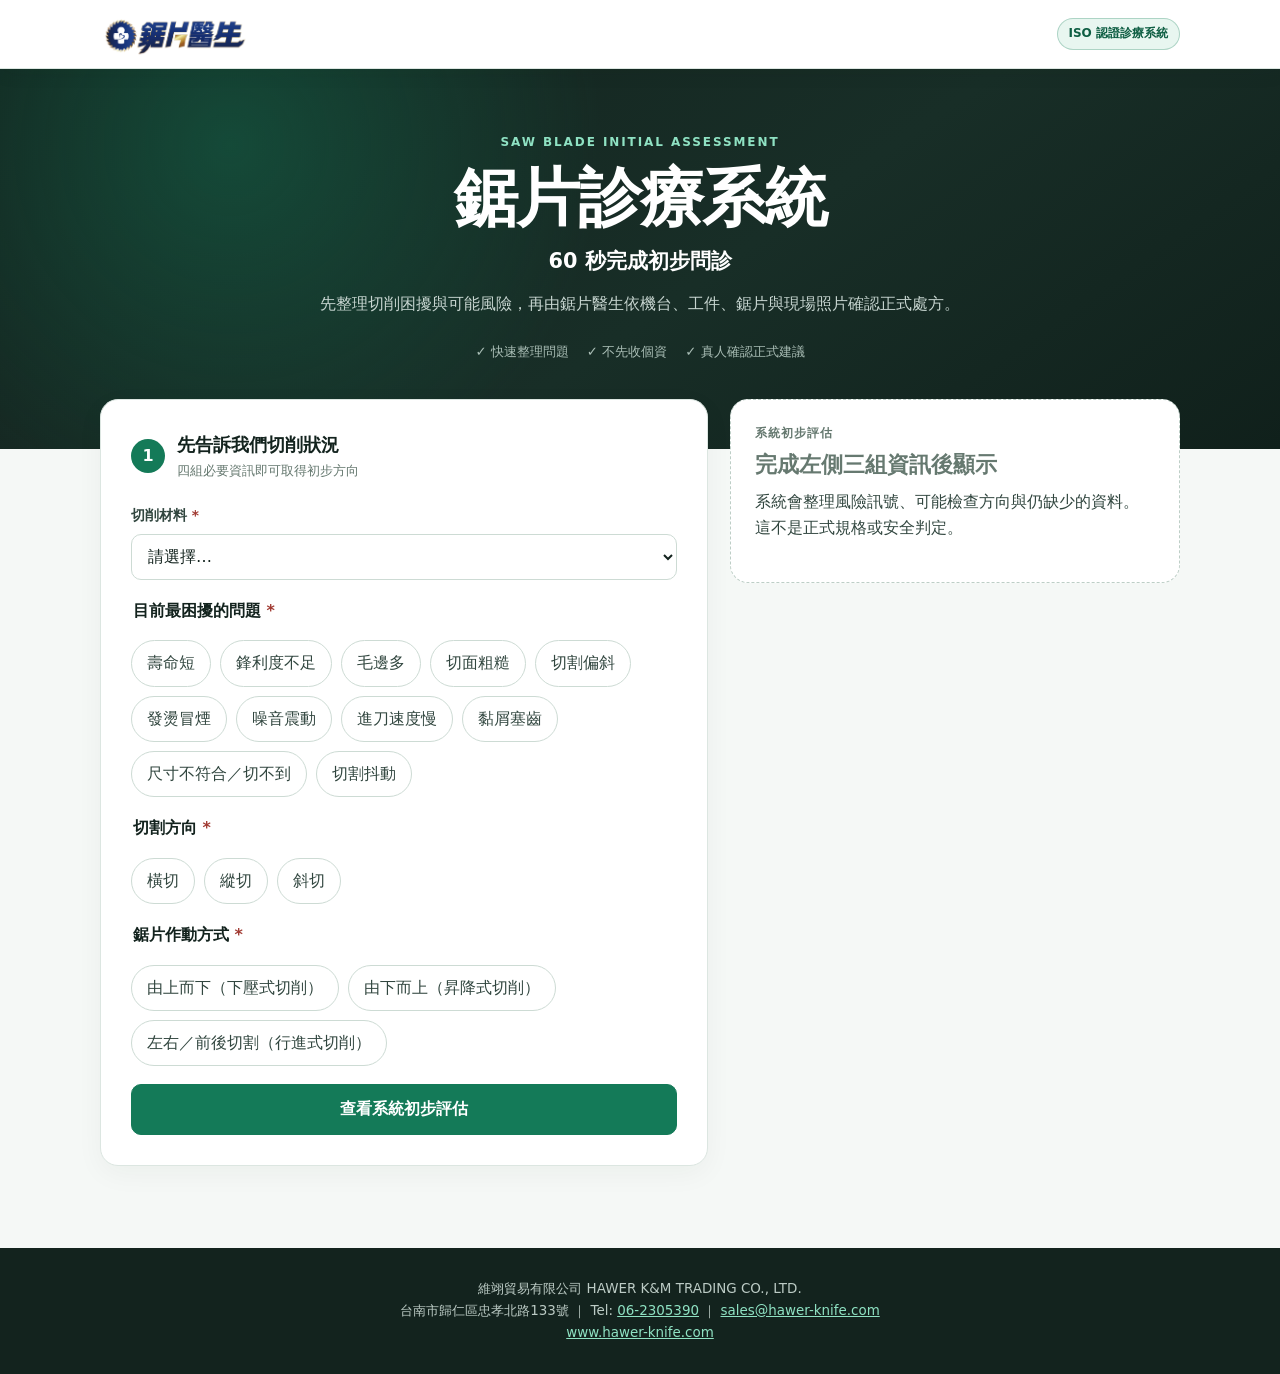
==== commit 85ff9628: "新增鋸片作動方式問診欄位" ====
--- a/index.html
+++ b/index.html
@@ -47,7 +47,7 @@
     <div class="layout">
       <div class="intake-column">
         <section class="card" aria-labelledby="quick-title">
-          <div class="step-head"><span class="step-number">1</span><div><h2 id="quick-title">先告訴我們切削狀況</h2><p>三組必要資訊即可取得初步方向</p></div></div>
+            <div class="step-head"><span class="step-number">1</span><div><h2 id="quick-title">先告訴我們切削狀況</h2><p>四組必要資訊即可取得初步方向</p></div></div>
           <form id="quick-form" novalidate>
             <div class="field">
               <label for="material">切削材料 <span class="required" aria-hidden="true">*</span></label>
@@ -60,16 +60,23 @@
             <fieldset class="field">
               <legend id="issue-label">目前最困擾的問題 <span class="required" aria-hidden="true">*</span></legend>
               <div class="choice-grid" id="issue-options" role="group" aria-labelledby="issue-label">
-                <button type="button" class="choice" data-issue="壽命短" aria-pressed="false">壽命短</button><button type="button" class="choice" data-issue="鋒利度不足" aria-pressed="false">鋒利度不足</button><button type="button" class="choice" data-issue="毛邊多" aria-pressed="false">毛邊多</button><button type="button" class="choice" data-issue="切面粗糙" aria-pressed="false">切面粗糙</button><button type="button" class="choice" data-issue="切割偏斜" aria-pressed="false">切割偏斜</button><button type="button" class="choice" data-issue="發燙冒煙" aria-pressed="false">發燙冒煙</button><button type="button" class="choice" data-issue="噪音震動" aria-pressed="false">噪音震動</button><button type="button" class="choice" data-issue="進刀速度慢" aria-pressed="false">進刀速度慢</button><button type="button" class="choice" data-issue="黏屑塞齒" aria-pressed="false">黏屑塞齒</button><button type="button" class="choice" data-issue="尺寸不符合／切不到" aria-pressed="false">尺寸不符合／切不到</button><button type="button" class="choice" data-issue="暫無困擾" aria-pressed="false">暫無困擾</button>
+                <button type="button" class="choice" data-issue="壽命短" aria-pressed="false">壽命短</button><button type="button" class="choice" data-issue="鋒利度不足" aria-pressed="false">鋒利度不足</button><button type="button" class="choice" data-issue="毛邊多" aria-pressed="false">毛邊多</button><button type="button" class="choice" data-issue="切面粗糙" aria-pressed="false">切面粗糙</button><button type="button" class="choice" data-issue="切割偏斜" aria-pressed="false">切割偏斜</button><button type="button" class="choice" data-issue="發燙冒煙" aria-pressed="false">發燙冒煙</button><button type="button" class="choice" data-issue="噪音震動" aria-pressed="false">噪音震動</button><button type="button" class="choice" data-issue="進刀速度慢" aria-pressed="false">進刀速度慢</button><button type="button" class="choice" data-issue="黏屑塞齒" aria-pressed="false">黏屑塞齒</button><button type="button" class="choice" data-issue="尺寸不符合／切不到" aria-pressed="false">尺寸不符合／切不到</button><button type="button" class="choice" data-issue="切割抖動" aria-pressed="false">切割抖動</button>
               </div>
               <p class="error-text" id="issue-error" hidden></p>
             </fieldset>
             <fieldset class="field">
               <legend id="cut-label">切割方向 <span class="required" aria-hidden="true">*</span></legend>
               <div class="choice-grid" id="cut-options" role="radiogroup" aria-labelledby="cut-label">
-                <button type="button" class="choice" data-cut="橫切" role="radio" aria-checked="false" aria-pressed="false">橫切</button><button type="button" class="choice" data-cut="縱切" role="radio" aria-checked="false" aria-pressed="false">縱切</button><button type="button" class="choice" data-cut="斜切" role="radio" aria-checked="false" aria-pressed="false">斜切</button><button type="button" class="choice" data-cut="不確定" role="radio" aria-checked="false" aria-pressed="false">不確定</button>
+                <button type="button" class="choice" data-cut="橫切" role="radio" aria-checked="false" aria-pressed="false">橫切</button><button type="button" class="choice" data-cut="縱切" role="radio" aria-checked="false" aria-pressed="false">縱切</button><button type="button" class="choice" data-cut="斜切" role="radio" aria-checked="false" aria-pressed="false">斜切</button>
               </div>
               <p class="error-text" id="cut-error" hidden></p>
+            </fieldset>
+            <fieldset class="field" aria-labelledby="saw-action-label">
+              <legend id="saw-action-label">鋸片作動方式 <span class="required" aria-hidden="true">*</span></legend>
+              <div class="choice-grid" id="saw-action-options" role="radiogroup" aria-labelledby="saw-action-label">
+                <button type="button" class="choice" data-saw-action="由上而下（下壓式切削）" role="radio" aria-checked="false" aria-pressed="false">由上而下（下壓式切削）</button><button type="button" class="choice" data-saw-action="由下而上（昇降式切削）" role="radio" aria-checked="false" aria-pressed="false">由下而上（昇降式切削）</button><button type="button" class="choice" data-saw-action="左右／前後切割（行進式切削）" role="radio" aria-checked="false" aria-pressed="false">左右／前後切割（行進式切削）</button>
+              </div>
+              <p class="error-text" id="saw-action-error" hidden></p>
             </fieldset>
             <button class="primary-button" type="submit">查看系統初步評估</button>
           </form>
@@ -80,7 +87,9 @@
           <p class="advanced-intro"><strong>免費問診，不收掛號費。</strong>請留下姓名、公司名稱與電話，讓鋸片醫生先了解您的實際狀況。</p>
           <form id="advanced-form" novalidate>
             <div class="field-grid"><div class="field"><label for="name">姓名 <span class="required">*</span></label><input id="name" name="name" autocomplete="name" aria-describedby="name-error"><p class="error-text" id="name-error" hidden></p></div><div class="field"><label for="company">公司名稱</label><input id="company" name="company" autocomplete="organization"></div></div>
-            <div class="field-grid"><div class="field"><label for="phone">聯絡電話 <span class="required">*</span></label><input id="phone" name="phone" type="tel" inputmode="tel" autocomplete="tel" aria-describedby="phone-error"><p class="error-text" id="phone-error" hidden></p></div><div class="field"><label for="machine-model">機台型號／廠商</label><input id="machine-model" name="machineModel"></div></div>
+            <div class="field"><label for="phone">聯絡電話 <span class="required">*</span></label><input id="phone" name="phone" type="tel" inputmode="tel" autocomplete="tel" aria-describedby="phone-error"><p class="error-text" id="phone-error" hidden></p></div>
+            <div class="field-grid"><div class="field"><label for="machine-brand">設備品牌</label><select id="machine-brand" name="machineBrand"><option value="">請選擇…</option><option value="日意">日意</option><option value="冠盛">冠盛</option><option value="慶祥">慶祥</option><option value="其他">其他</option><option value="不確定">不確定</option></select></div><div class="field" id="machine-brand-other-field" hidden><label for="machine-brand-other">其他設備品牌</label><input id="machine-brand-other" name="machineBrandOther" autocomplete="off"></div></div>
+            <div class="field"><label for="machine-model">設備型號</label><input id="machine-model" name="machineModel" autocomplete="off"></div>
             <div class="field-grid"><div class="field"><label for="rpm">機台轉速（RPM）</label><input id="rpm" name="rpm" type="number" inputmode="numeric" min="1" max="20000" step="1" aria-describedby="rpm-error"><p class="error-text" id="rpm-error" hidden></p></div><div class="field"><label for="brand">目前鋸片品牌</label><input id="brand" name="brand"></div></div>
             <div class="field-grid"><div class="field"><label for="diameter">鋸片外徑（mm）</label><input id="diameter" name="diameter" type="number" inputmode="decimal" min="1" max="3000" step="0.1" aria-describedby="diameter-error"><p class="error-text" id="diameter-error" hidden></p></div><div class="field"><label for="kerf">切幅／齒厚（mm）</label><input id="kerf" name="kerf" type="number" inputmode="decimal" min="0.1" max="100" step="0.1" aria-describedby="kerf-error"><p class="error-text" id="kerf-error" hidden></p></div></div>
             <div class="field-grid"><div class="field"><label for="teeth">齒數</label><input id="teeth" name="teeth" type="number" inputmode="numeric" min="1" max="1000" step="1" aria-describedby="teeth-error"><p class="error-text" id="teeth-error" hidden></p></div><div class="field"><label for="thickness">工件厚度（mm）</label><input id="thickness" name="thickness" type="number" inputmode="decimal" min="0.1" max="10000" step="0.1" aria-describedby="thickness-error"><p class="error-text" id="thickness-error" hidden></p></div></div>
@@ -123,7 +132,7 @@
   <script id="sawdoctor-core">
   (()=>{'use strict';
     const dangerIssues=new Set(['發燙冒煙','噪音震動']);
-    const warningIssues=new Set(['黏屑塞齒','進刀速度慢','壽命短','鋒利度不足','毛邊多','切面粗糙','切割偏斜']);
+    const warningIssues=new Set(['黏屑塞齒','進刀速度慢','壽命短','鋒利度不足','毛邊多','切面粗糙','切割偏斜','切割抖動']);
     const woodPlasticMaterials=new Set(['hardwood','softwood','board','plastic']);
     const metalMaterials=new Set(['aluminum','aluminum_billet','steel','stainless']);
     const issueGuidance=Object.freeze({
@@ -136,10 +145,12 @@
       '噪音震動':{causes:['鋸片安裝、鎖固、主軸偏擺或鋸片損傷可能造成異常震動。'],improvements:['先停機檢查鋸片、法蘭、鎖固與主軸偏擺，確認安全後再加工。']},
       '進刀速度慢':{causes:['鋸片鋒利度、齒形、轉速或排屑條件可能增加切削阻力。'],improvements:['檢查鋸片磨耗、齒形、轉速條件與排屑是否順暢。']},
       '黏屑塞齒':{causes:['齒溝排屑空間、材料特性、轉速或進刀條件可能造成積屑。'],improvements:['清除積屑，並檢查齒溝空間、進刀速度、轉速與材料固定。']},
+      '切割抖動':{causes:['工件夾持、進給穩定度、鋸片安裝或齒距搭配可能造成切削過程抖動。'],improvements:['先停機檢查工件夾持、鋸片鎖固與主軸偏擺，再確認進給是否平順。']},
       '尺寸不符合／切不到':{causes:['可能與鋸片外徑、機台可安裝尺寸、護罩或周圍空間，以及實際切深不足有關。'],improvements:['先確認機台是否允許安裝更大外徑鋸片，並量測鋸片外圍至護罩或機台限制位置的最小剩餘空間。']}
     });
-    function startingTeeth(thickness){const value=Number(thickness);if(!Number.isFinite(value)||value<1)return null;if(value<=5)return 120;if(value<=10)return 100;if(value<=20)return 80;return 60}
+    function startingTeeth(thickness){const value=Number(thickness);if(!Number.isFinite(value)||value<1)return null;if(value<=5)return 120;if(value<=10)return 100;if(value<=20)return 80;return 60}
     function bladeTypeLabel(value){return({tct:'TCT 鎢鋼鋸片',hss:'HSS 高速鋼鋸片',unknown:'不確定'})[value]||'未提供'}
+    function machineBrandLabel(input={}){const brand=String(input.machineBrand??'').trim(),other=String(input.machineBrandOther??'').trim();if(brand==='其他')return other||'其他（未填名稱）';return brand||'未提供'}
     const productFamilies=Object.freeze({
       hardwood:{title:'φ305～405 木工鋸片／塑料鋸片',reason:'依您選擇的木材切削條件，這個官網系列可作為初步了解方向。',url:'https://www.hawer-knife.com/ProductDetails.asp?produid=1'},
       softwood:{title:'φ305～405 木工鋸片／塑料鋸片',reason:'依您選擇的木材切削條件，這個官網系列可作為初步了解方向。',url:'https://www.hawer-knife.com/ProductDetails.asp?produid=1'},
@@ -183,6 +194,10 @@
     });
     function collectKnowledge(input={},issues=[]){
       const materialNotes=diagnosisKnowledge.materials[input.material]??diagnosisKnowledge.materials.other,possibleCauses=[],followUpQuestions=[];
+      const machineBrand=String(input.machineBrand??'').trim(),machineBrandOther=String(input.machineBrandOther??'').trim(),machineModel=String(input.machineModel??'').trim();
+      if(!machineBrand)followUpQuestions.push('設備品牌；若不確定可選不確定並補拍機台銘牌');
+      else if(machineBrand==='其他'&&!machineBrandOther)followUpQuestions.push('其他設備品牌名稱');
+      if(!machineModel)followUpQuestions.push('設備型號；若不確定請補拍機台銘牌');
       if(!input.diameter)followUpQuestions.push('鋸片外徑');
       if(!input.kerf)followUpQuestions.push('鋸片板厚／切幅');
       if(!input.teeth)followUpQuestions.push('鋸片齒數與齒型');
@@ -200,7 +215,7 @@
       if(input.material==='steel'||input.material==='stainless')followUpQuestions.push('鋼材牌號、熱處理／硬度，以及是否有加工硬化或材料變形');
       if(input.material==='plastic')followUpQuestions.push('塑膠完整材質，例如 PVC、PP、PE、ABS、PMMA 或 PC');
       if(input.material==='aluminum'||input.material==='aluminum_billet')followUpQuestions.push('鋁合金牌號、型材形狀、切削油種類與噴油位置');
-      return{knowledgeNotes:[...new Set(materialNotes)],possibleCauses:[...new Set(possibleCauses)].slice(0,4),followUpQuestions:[...new Set(followUpQuestions)].slice(0,10)}
+      return{knowledgeNotes:[...new Set(materialNotes)],possibleCauses:[...new Set(possibleCauses)].slice(0,4),followUpQuestions:[...new Set(followUpQuestions)].slice(0,12)}
     }
     function isPhi355TctMetal(input={}){
       return metalMaterials.has(input.material)&&input.bladeType==='tct'&&Math.abs(Number(input.diameter)-355)<.01
@@ -263,14 +278,15 @@
       const causes=(assessment.causes??assessment.possibleCauses??[]).map((item,index)=>`${index+1}. ${item}`).join('\n')||'待補充資料後判斷';
       const questions=(assessment.followUpQuestions??[]).map((item,index)=>`${index+1}. ${item}`).join('\n')||'待鋸片醫生補問';
       const safety=(assessment.safetyWarnings??[]).map((item,index)=>`${index+1}. ${item}`).join('\n')||'無';
-      const lines=['【鋸片醫生初步問診】',`姓名：${String(input.name??'').trim()||'未提供'}`,`公司：${String(input.company??'').trim()||'未提供'}`,`電話：${String(input.phone??'').trim()||'未提供'}`,`切削材料：${String(input.materialLabel??input.material??'').trim()||'未提供'}`,`主要困擾：${issues.join('、')||'未提供'}`,`切割方向：${String(input.cutDirection??'').trim()||'未提供'}`,`機台型號：${String(input.machineModel??'').trim()||'未提供'}`,`機台轉速：${input.rpm?`${input.rpm} RPM`:'未提供'}`,`鋸片規格：${spec||'未提供'}`,`目前品牌：${String(input.brand??'').trim()||'未提供'}`,`鋸片類型：${bladeTypeLabel(input.bladeType)}`,`工件厚度：${input.thickness?`${input.thickness}mm`:'未提供'}`,`單次切割長度：${input.cutLength?`${input.cutLength}mm`:'未提供'}`,`使用頻率：${String(input.frequency??'').trim()||'未提供'}`,`補充說明：${String(input.note??'').trim()||'未提供'}`,`初步評估：${assessment.title}`,'安全警示：',safety,'可能原因：',causes,'建議補問：',questions,'請鋸片醫生依實際條件進一步確認。','我會補傳機台、工件、鋸片與切面照片。'];
+      const lines=['【鋸片醫生初步問診】',`姓名：${String(input.name??'').trim()||'未提供'}`,`公司：${String(input.company??'').trim()||'未提供'}`,`電話：${String(input.phone??'').trim()||'未提供'}`,`切削材料：${String(input.materialLabel??input.material??'').trim()||'未提供'}`,`主要困擾：${issues.join('、')||'未提供'}`,`切割方向：${String(input.cutDirection??'').trim()||'未提供'}`,`鋸片作動方式：${String(input.sawAction??'').trim()||'未提供'}`,`設備品牌：${machineBrandLabel(input)}`,`設備型號：${String(input.machineModel??'').trim()||'未提供'}`,`機台轉速：${input.rpm?`${input.rpm} RPM`:'未提供'}`,`鋸片規格：${spec||'未提供'}`,`目前品牌：${String(input.brand??'').trim()||'未提供'}`,`鋸片類型：${bladeTypeLabel(input.bladeType)}`,`工件厚度：${input.thickness?`${input.thickness}mm`:'未提供'}`,`單次切割長度：${input.cutLength?`${input.cutLength}mm`:'未提供'}`,`使用頻率：${String(input.frequency??'').trim()||'未提供'}`,`補充說明：${String(input.note??'').trim()||'未提供'}`,`初步評估：${assessment.title}`,'安全警示：',safety,'可能原因：',causes,'建議補問：',questions,'請鋸片醫生依實際條件進一步確認。','我會補傳機台、工件、鋸片與切面照片。'];
       return lines.join('\n');
     }
     function validateQuick(data={}){
       const errors=[];
       if(!String(data.material??'').trim())errors.push({field:'material',message:'請選擇切削材料。'});
       if(!normalizeSelection(data.issues).length)errors.push({field:'issues',message:'請至少選擇一項使用狀況。'});
-      if(!String(data.cutDirection??'').trim())errors.push({field:'cutDirection',message:'請選擇切割方向；不確定也可以。'});
+      if(!String(data.cutDirection??'').trim())errors.push({field:'cutDirection',message:'請選擇切割方向。'});
+      if(!String(data.sawAction??'').trim())errors.push({field:'sawAction',message:'請選擇鋸片作動方式。'});
       return errors;
     }
     function submissionStatus(result={}){
@@ -283,7 +299,7 @@
     }
     function getProductRecommendation(input={}){if(classifyRisk(input.issues)==='danger')return null;if(input.material==='other'||input.cutDirection==='不確定')return null;const recommendation=productFamilies[input.material];return recommendation?Object.freeze({...recommendation}):null}
     function canUnlockLine(result={}){return result.sent===true||result.acknowledged===true}
-    globalThis.SawDoctorCore=Object.freeze({normalizeSelection,classifyRisk,calculateBladeSpeed,validateAdvanced,buildAssessment,buildLineMessage,validateQuick,submissionStatus,makeLineUrl,getProductRecommendation,canUnlockLine});
+    globalThis.SawDoctorCore=Object.freeze({normalizeSelection,classifyRisk,calculateBladeSpeed,machineBrandLabel,validateAdvanced,buildAssessment,buildLineMessage,validateQuick,submissionStatus,makeLineUrl,getProductRecommendation,canUnlockLine});
   })();
   </script>
 
@@ -291,18 +307,22 @@
   (()=>{'use strict';
     const APP_CONFIG={registrationUrl:'https://script.google.com/macros/s/AKfycbybkaqAC8lJ7-UZ5ECx_l4suzysJViU347y9yenxvfUx7HoCIJ1ln86gQ-V_N90qpM/exec',lineId:'@drhawer'};
     const core=globalThis.SawDoctorCore;const $=id=>document.getElementById(id),OFFICIAL_LINE_URL='https://lin.ee/8NCwShS';let quickState=null,lastRegistrationNumber='',quickRevision=0;
-    const issueButtons=[...document.querySelectorAll('[data-issue]')],cutButtons=[...document.querySelectorAll('[data-cut]')];
-    function selected(buttons,key){return buttons.filter(button=>button.getAttribute(key)==='true').map(button=>button.dataset.issue??button.dataset.cut)}
+    const issueButtons=[...document.querySelectorAll('[data-issue]')],cutButtons=[...document.querySelectorAll('[data-cut]')],sawActionButtons=[...document.querySelectorAll('[data-saw-action]')];
+    function selected(buttons,key){return buttons.filter(button=>button.getAttribute(key)==='true').map(button=>button.dataset.issue??button.dataset.cut??button.dataset.sawAction)}
     function setPressed(button,value){button.setAttribute('aria-pressed',String(value));if(button.hasAttribute('aria-checked'))button.setAttribute('aria-checked',String(value))}
     function invalidateQuickState(){quickRevision+=1;quickState=null;lastRegistrationNumber='';renderAssessmentPlaceholder();renderRecommendation(null);$('line-actions').hidden=true;$('registration-number').textContent='';$('line-link').href=OFFICIAL_LINE_URL;const status=$('submit-status');status.textContent='';status.hidden=true}
-    issueButtons.forEach(button=>button.addEventListener('click',()=>{const willSelect=button.getAttribute('aria-pressed')!=='true';if(button.dataset.issue==='暫無困擾'&&willSelect)issueButtons.forEach(other=>setPressed(other,false));if(button.dataset.issue!=='暫無困擾'&&willSelect){const noIssue=issueButtons.find(other=>other.dataset.issue==='暫無困擾');if(noIssue)setPressed(noIssue,false)}setPressed(button,willSelect);invalidateQuickState();$('issue-error').hidden=true}));
+    issueButtons.forEach(button=>button.addEventListener('click',()=>{setPressed(button,button.getAttribute('aria-pressed')!=='true');invalidateQuickState();$('issue-error').hidden=true}));
     cutButtons.forEach(button=>button.addEventListener('click',()=>{cutButtons.forEach(other=>setPressed(other,other===button));invalidateQuickState();$('cut-error').hidden=true}));
+    sawActionButtons.forEach(button=>button.addEventListener('click',()=>{sawActionButtons.forEach(other=>setPressed(other,other===button));invalidateQuickState();$('saw-action-error').hidden=true}));
     $('material').addEventListener('change',()=>{invalidateQuickState();$('material').setAttribute('aria-invalid','false');$('material-error').hidden=true});
+    function syncMachineBrandOther(){const isOther=$('machine-brand').value==='其他',otherField=$('machine-brand-other-field'),otherInput=$('machine-brand-other');otherField.hidden=!isOther;if(!isOther)otherInput.value=''}
+    $('machine-brand').addEventListener('change',syncMachineBrandOther);
+    syncMachineBrandOther();
     function showError(id,message){const field=$(id),error=$(`${id}-error`);if(field)field.setAttribute('aria-invalid','true');if(error){error.textContent=message;error.hidden=false}}
-    function validateQuick(){const errors=core.validateQuick(collectQuickInput());let first=null;errors.forEach(error=>{if(error.field==='issues'){$('issue-error').textContent=error.message;$('issue-error').hidden=false;first??=issueButtons[0]}else if(error.field==='cutDirection'){$('cut-error').textContent=error.message;$('cut-error').hidden=false;first??=cutButtons[0]}else{showError(error.field,error.message);first??=$(error.field)}});first?.focus();return errors.length===0}
-    function collectQuickInput(){const material=$('material'),option=material.options[material.selectedIndex];return{material:material.value,materialLabel:option?.textContent??'',issues:core.normalizeSelection(selected(issueButtons,'aria-pressed')),cutDirection:selected(cutButtons,'aria-checked')[0]??''}}
+    function validateQuick(){const errors=core.validateQuick(collectQuickInput());let first=null;errors.forEach(error=>{if(error.field==='issues'){$('issue-error').textContent=error.message;$('issue-error').hidden=false;first??=issueButtons[0]}else if(error.field==='cutDirection'){$('cut-error').textContent=error.message;$('cut-error').hidden=false;first??=cutButtons[0]}else if(error.field==='sawAction'){$('saw-action-error').textContent=error.message;$('saw-action-error').hidden=false;first??=sawActionButtons[0]}else{showError(error.field,error.message);first??=$(error.field)}});first?.focus();return errors.length===0}
+    function collectQuickInput(){const material=$('material'),option=material.options[material.selectedIndex];return{material:material.value,materialLabel:option?.textContent??'',issues:core.normalizeSelection(selected(issueButtons,'aria-pressed')),cutDirection:selected(cutButtons,'aria-checked')[0]??'',sawAction:selected(sawActionButtons,'aria-checked')[0]??''}}
     function appendList(container,title,items){if(!Array.isArray(items)||!items.length)return;const box=document.createElement('div');box.className='result-block';const heading=document.createElement('h3');heading.textContent=title;const list=document.createElement('ul');items.forEach(item=>{const li=document.createElement('li');li.textContent=item;list.appendChild(li)});box.append(heading,list);container.appendChild(box)}
-    function renderAssessmentPlaceholder(){const panel=$('assessment-panel');panel.className='assessment-card assessment-placeholder';delete panel.dataset.level;const label=document.createElement('p');label.className='status-label';label.textContent='系統初步評估';const title=document.createElement('h2');title.id='assessment-title';title.textContent='完成左側三組資訊後顯示';const summary=document.createElement('p');summary.className='assessment-summary';summary.textContent='系統會整理風險訊號、可能檢查方向與仍缺少的資料。這不是正式規格或安全判定。';panel.replaceChildren(label,title,summary)}
+    function renderAssessmentPlaceholder(){const panel=$('assessment-panel');panel.className='assessment-card assessment-placeholder';delete panel.dataset.level;const label=document.createElement('p');label.className='status-label';label.textContent='系統初步評估';const title=document.createElement('h2');title.id='assessment-title';title.textContent='完成左側四組資訊後顯示';const summary=document.createElement('p');summary.className='assessment-summary';summary.textContent='系統會整理風險訊號、可能檢查方向與仍缺少的資料。這不是正式規格或安全判定。';panel.replaceChildren(label,title,summary)}
     function renderAssessment(result){
       const panel=$('assessment-panel');panel.className='assessment-card';panel.dataset.level=result.level;panel.replaceChildren();
       const label=document.createElement('p');label.className='status-label';label.textContent=result.level==='danger'?'鋸片醫生停機初診':result.level==='warning'?'鋸片醫生初步鑑別':'鋸片醫生初步問診';
@@ -327,7 +347,7 @@
     }
     function renderRecommendation(recommendation){const card=$('recommendation-card');if(!recommendation){card.hidden=true;return}$('recommendation-title').textContent=recommendation.title;$('recommendation-reason').textContent=recommendation.reason;$('recommendation-link').href=recommendation.url;card.hidden=false}
     $('quick-form').addEventListener('submit',event=>{event.preventDefault();if(!validateQuick())return;quickState=collectQuickInput();renderAssessment(core.buildAssessment(quickState));renderRecommendation(core.getProductRecommendation(quickState));$('advanced-section').hidden=false;if(!matchMedia('(prefers-reduced-motion: reduce)').matches)$('assessment-panel').scrollIntoView({behavior:'smooth',block:'start'})});
-    function collectAdvancedInput(){return{name:$('name').value.trim(),company:$('company').value.trim(),phone:$('phone').value.trim(),machineModel:$('machine-model').value.trim(),rpm:$('rpm').value,brand:$('brand').value.trim(),diameter:$('diameter').value,kerf:$('kerf').value,teeth:$('teeth').value,thickness:$('thickness').value,bladeType:$('blade-type').value,cutLength:$('cut-length').value,largerBladeFit:$('larger-blade-fit').value,clearanceMm:$('clearance-mm').value,frequency:$('frequency').value,note:$('note').value.trim(),consent:$('privacy-consent').checked}}
+    function collectAdvancedInput(){return{name:$('name').value.trim(),company:$('company').value.trim(),phone:$('phone').value.trim(),machineBrand:$('machine-brand').value,machineBrandOther:$('machine-brand').value==='其他'?$('machine-brand-other').value.trim():'',machineModel:$('machine-model').value.trim(),rpm:$('rpm').value,brand:$('brand').value.trim(),diameter:$('diameter').value,kerf:$('kerf').value,teeth:$('teeth').value,thickness:$('thickness').value,bladeType:$('blade-type').value,cutLength:$('cut-length').value,largerBladeFit:$('larger-blade-fit').value,clearanceMm:$('clearance-mm').value,frequency:$('frequency').value,note:$('note').value.trim(),consent:$('privacy-consent').checked}}
     function clearErrors(){document.querySelectorAll('[aria-invalid="true"]').forEach(el=>el.setAttribute('aria-invalid','false'));document.querySelectorAll('.error-text').forEach(el=>{el.textContent='';el.hidden=true})}
     function renderAdvancedErrors(errors){clearErrors();let first=null;errors.forEach(error=>{showError(error.field,error.message);first??=$(error.field)});first?.focus()}
     function setSubmissionState(message){const status=$('submit-status');status.textContent=message;status.hidden=false}
